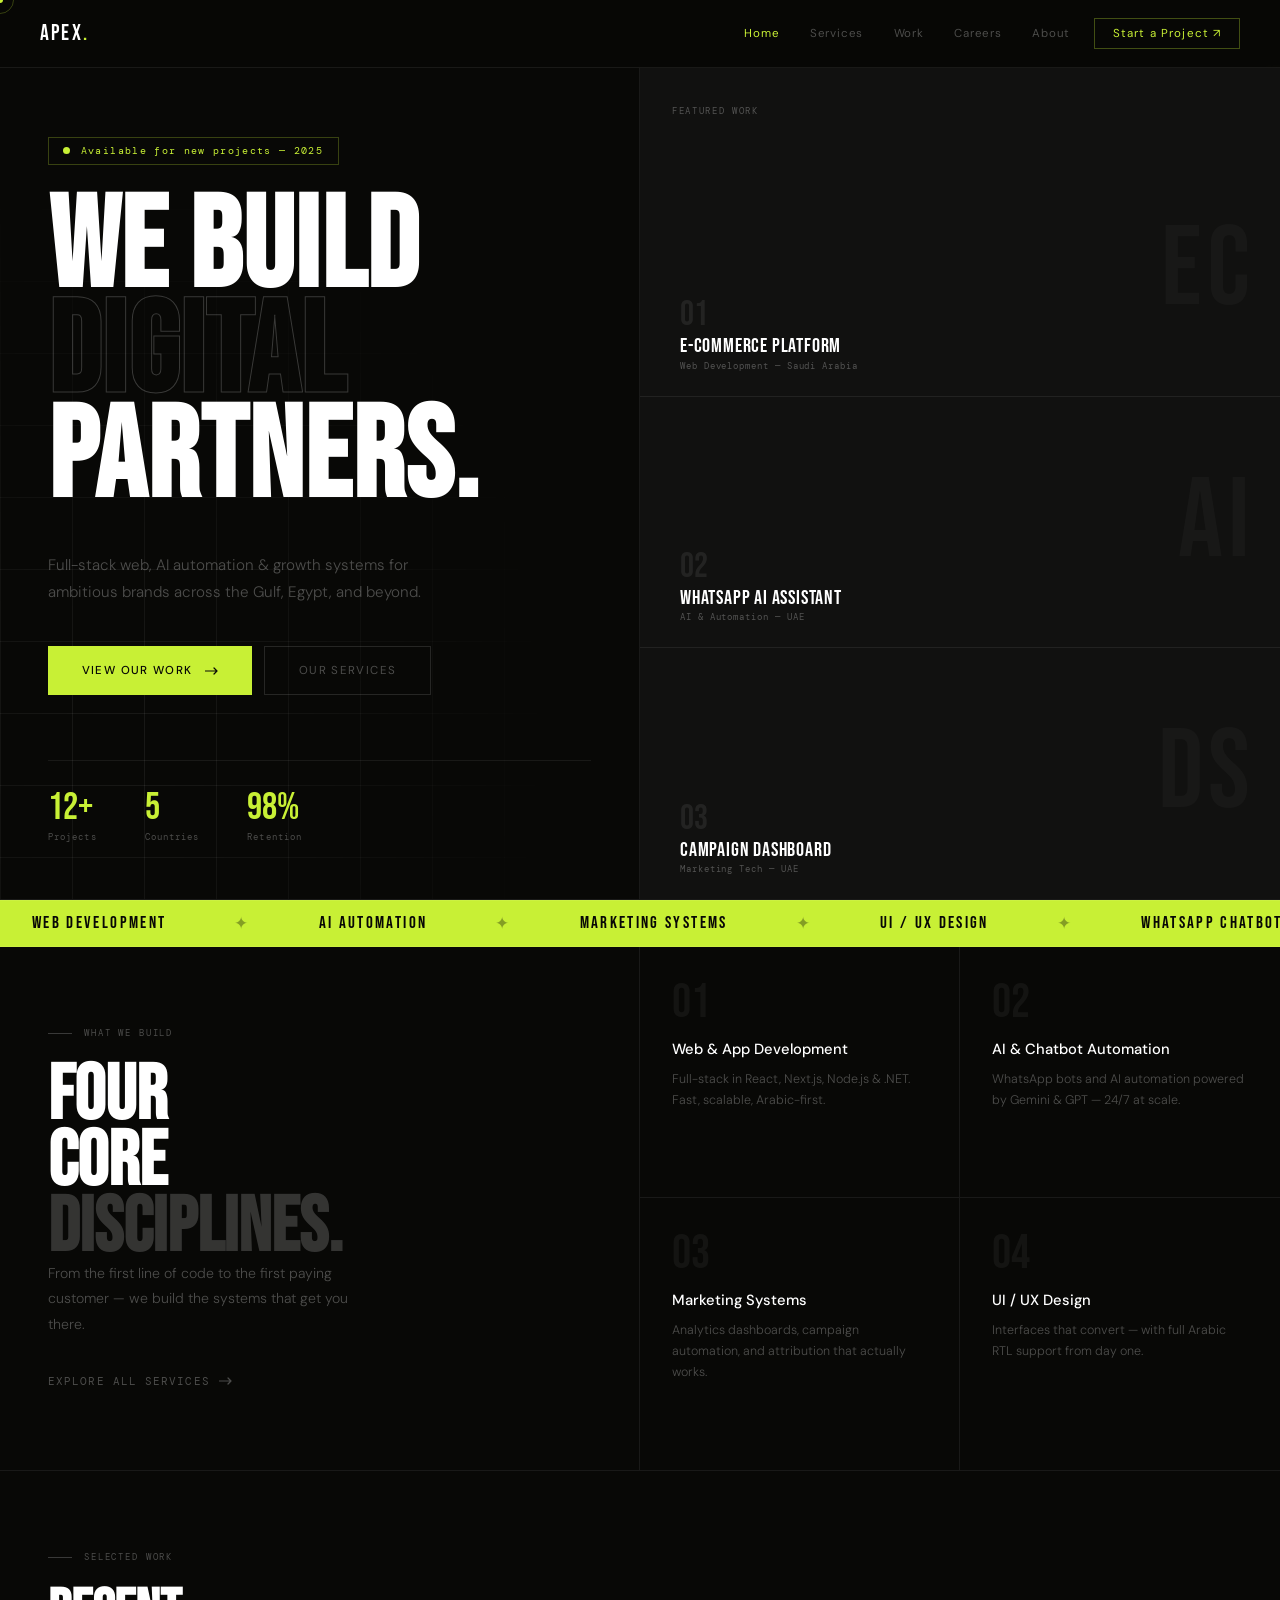
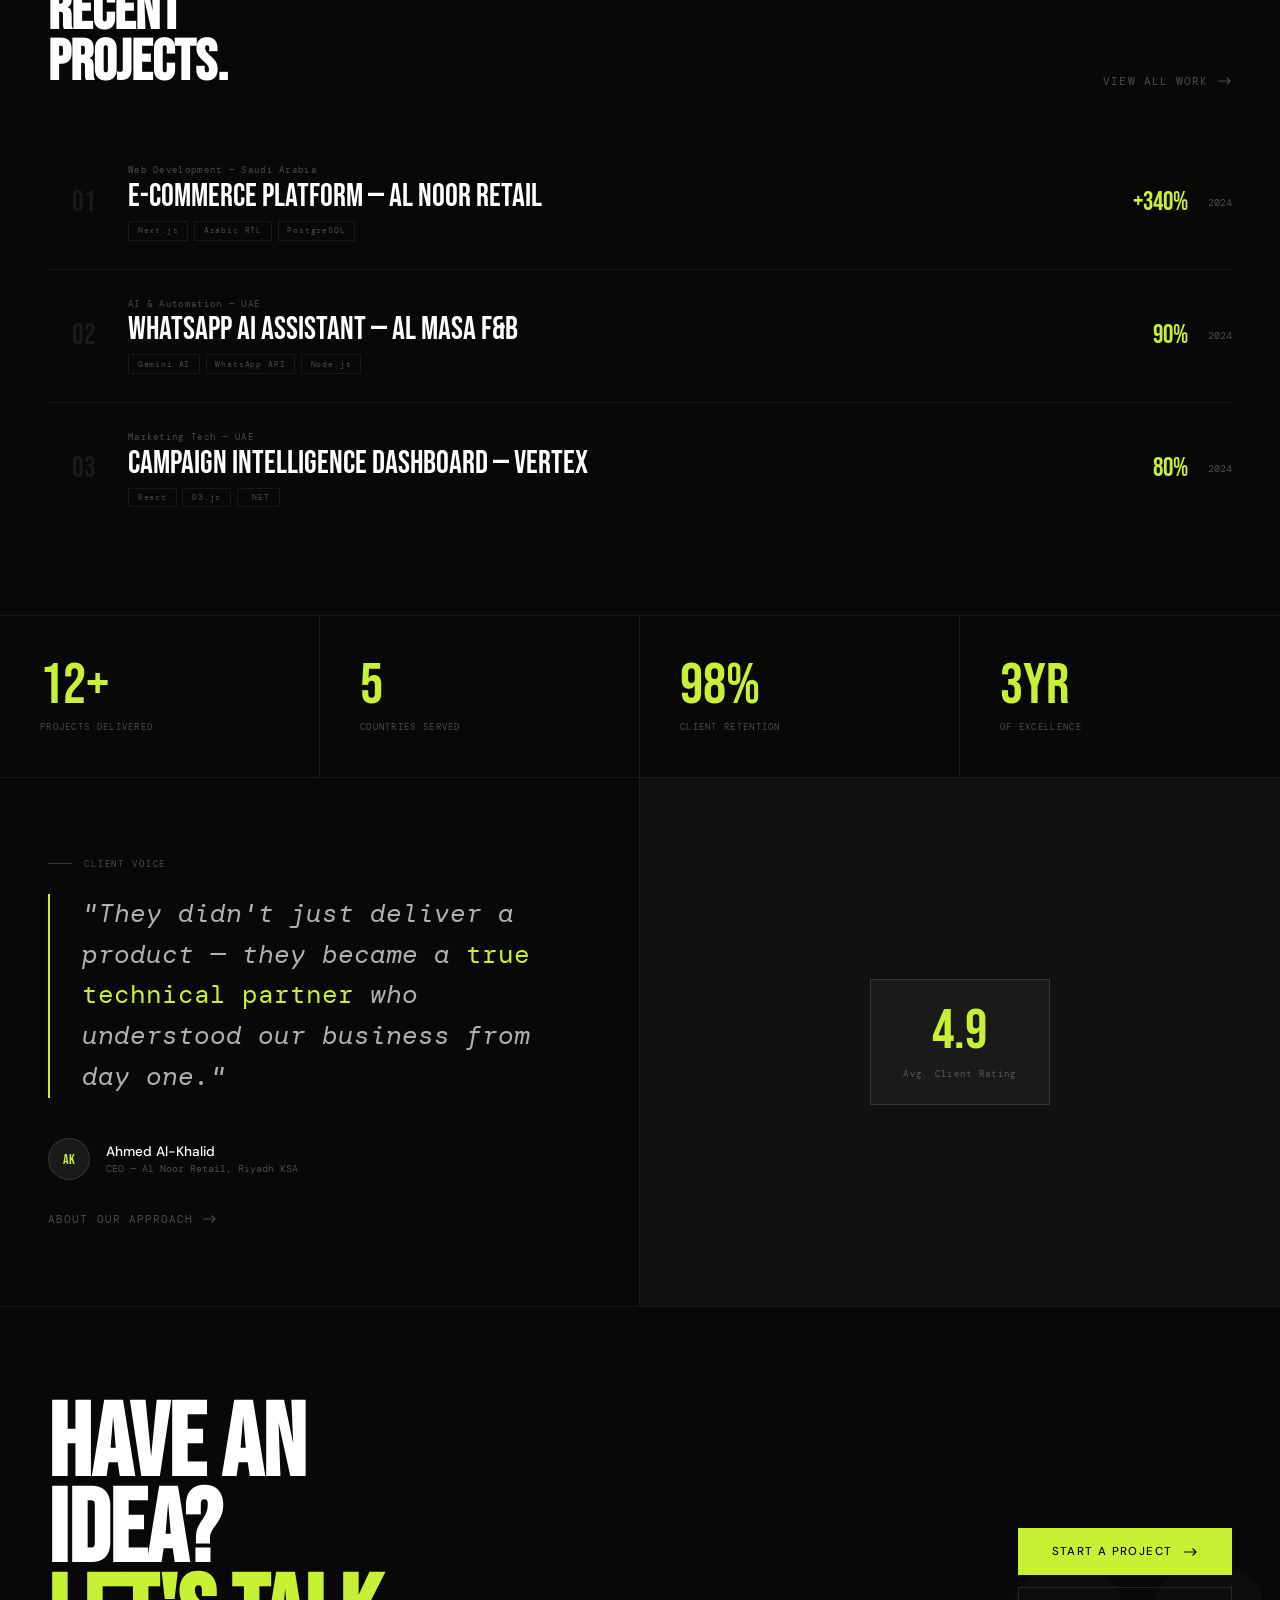
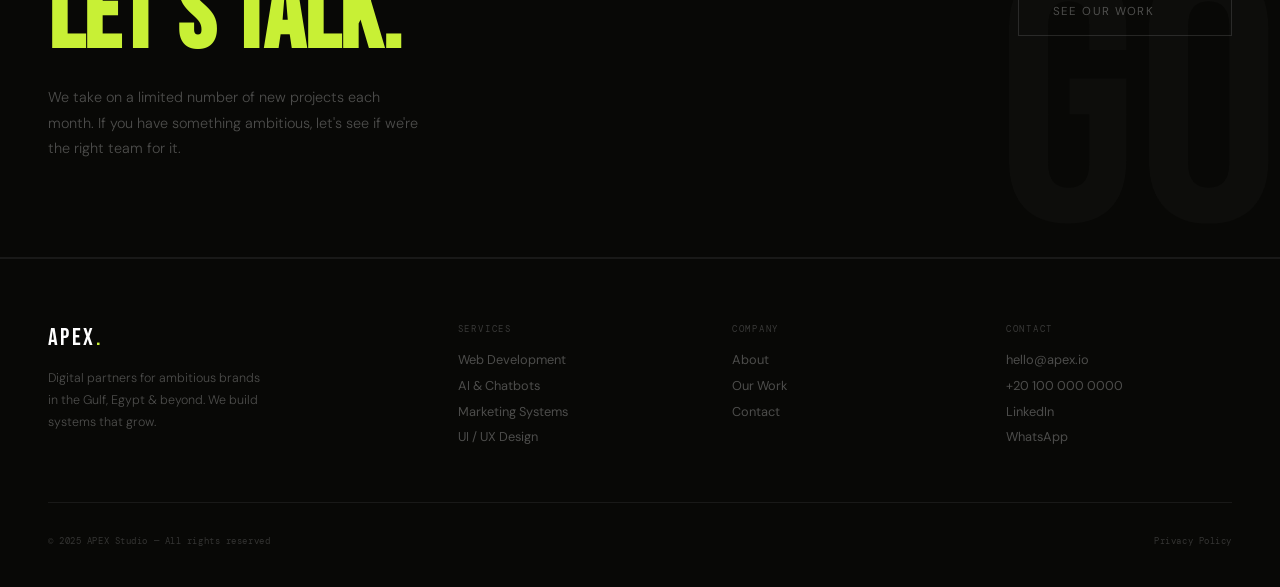
==== index.html @ 2ac138c9 "new tempelate of digital marketing website" ====
<!DOCTYPE html>
<html lang="en">
<head>
<meta charset="UTF-8">
<meta name="viewport" content="width=device-width, initial-scale=1.0">
<title>APEX Studio — Digital Partners for Ambitious Brands</title>
<link rel="preconnect" href="https://fonts.googleapis.com">
<link rel="preconnect" href="https://fonts.gstatic.com" crossorigin>
<link href="https://fonts.googleapis.com/css2?family=Bebas+Neue&family=DM+Mono:ital,wght@0,300;0,400;1,300&family=DM+Sans:ital,opsz,wght@0,9..40,300;0,9..40,400;0,9..40,500;1,9..40,300&display=swap" rel="stylesheet">
<link rel="stylesheet" href="shared.css">
<style>
/* ── HERO ── */
.hero{
  min-height:100vh;padding-top:65px;
  display:grid;grid-template-columns:1fr 1fr;
  border-bottom:1px solid var(--line);
}
.hero-left{
  display:flex;flex-direction:column;justify-content:space-between;
  padding:4.5rem 3rem 3.5rem;
  border-right:1px solid var(--line);
  position:relative;overflow:hidden;
}
.hero-grid-bg{
  position:absolute;inset:0;z-index:0;
  background-image:
    linear-gradient(var(--line) 1px,transparent 1px),
    linear-gradient(90deg,var(--line) 1px,transparent 1px);
  background-size:72px 72px;
  mask-image:radial-gradient(ellipse 70% 70% at 20% 80%,black 0%,transparent 100%);
}
.hero-left-content{position:relative;z-index:1}
.hero-avail{
  display:inline-flex;align-items:center;gap:.65rem;
  padding:.4rem .9rem;
  border:1px solid rgba(200,240,53,.25);
  margin-bottom:2rem;
}
.h-dot{width:7px;height:7px;border-radius:50%;background:var(--lime);animation:pulse 2s ease infinite}
@keyframes pulse{0%,100%{box-shadow:0 0 0 0 rgba(200,240,53,.4)}50%{box-shadow:0 0 0 8px rgba(200,240,53,0)}}
.h-avail-text{font-family:'DM Mono',monospace;font-size:.6rem;letter-spacing:.14em;color:var(--lime)}

.hero-title{
  font-family:'Bebas Neue',sans-serif;
  font-size:clamp(5rem,10vw,11.5rem);
  line-height:.82;letter-spacing:.01em;
  margin-bottom:2.5rem;
}
.hero-title .solid{display:block;color:var(--white)}
.hero-title .outline{
  display:block;
  -webkit-text-stroke:1px rgba(255,255,255,.2);
  color:transparent;
}
.hero-sub{
  font-size:.95rem;line-height:1.8;
  color:var(--muted);font-weight:300;
  max-width:380px;margin-bottom:2.5rem;
}
.hero-actions{display:flex;gap:.75rem;flex-wrap:wrap}

.hero-left-bottom{
  display:flex;gap:3rem;position:relative;z-index:1;
  border-top:1px solid var(--line);padding-top:1.75rem;
}
.hl-stat .val{
  font-family:'Bebas Neue',sans-serif;
  font-size:2.4rem;line-height:1;color:var(--lime);
}
.hl-stat .lbl{font-family:'DM Mono',monospace;font-size:.56rem;letter-spacing:.12em;color:var(--muted);margin-top:.2rem}

/* Hero right — sliding project tabs */
.hero-right{
  display:flex;flex-direction:column;
  background:var(--bg2);position:relative;overflow:hidden;
}
.hr-label{
  position:absolute;top:2.5rem;left:2rem;
  font-family:'DM Mono',monospace;
  font-size:.58rem;letter-spacing:.18em;text-transform:uppercase;
  color:var(--muted);z-index:2;
}
.hero-slides{position:absolute;inset:0;display:flex;flex-direction:column;padding-top:5rem}
.hero-slide{
  flex:1;display:flex;align-items:flex-end;
  padding:1.5rem 2.5rem;
  border-top:1px solid var(--line);
  cursor:none;transition:flex .55s cubic-bezier(.4,0,.2,1),background .3s;
  overflow:hidden;position:relative;
}
.hero-slide:first-child{border-top:none}
.hero-slide:hover{flex:3;background:var(--bg3)}
.hs-bg{
  position:absolute;inset:0;display:flex;align-items:center;
  justify-content:flex-end;padding-right:1.5rem;
  font-family:'Bebas Neue',sans-serif;
  font-size:7rem;color:rgba(255,255,255,.03);
  pointer-events:none;user-select:none;letter-spacing:.05em;
  transition:color .4s;
}
.hero-slide:hover .hs-bg{color:rgba(200,240,53,.05)}
.hs-info{position:relative;z-index:1}
.hs-num{
  font-family:'Bebas Neue',sans-serif;
  font-size:2.2rem;color:rgba(255,255,255,.08);
  line-height:1;margin-bottom:.25rem;transition:color .3s;
}
.hero-slide:hover .hs-num{color:var(--lime)}
.hs-name{
  font-family:'Bebas Neue',sans-serif;
  font-size:1.25rem;letter-spacing:.04em;line-height:1;
}
.hs-cat{font-family:'DM Mono',monospace;font-size:.58rem;letter-spacing:.1em;color:var(--muted);margin-top:.2rem}
.hs-arrow{
  position:absolute;right:2rem;bottom:1.75rem;z-index:1;
  width:32px;height:32px;border:1px solid var(--line);border-radius:50%;
  display:flex;align-items:center;justify-content:center;
  opacity:0;transition:opacity .3s,background .2s;
}
.hero-slide:hover .hs-arrow{opacity:1;background:var(--lime);border-color:var(--lime)}

/* ── SERVICES BLOCK ── */
.services-block{
  display:grid;grid-template-columns:1fr 1fr;
  border-bottom:1px solid var(--line);
}
.sb-left{
  padding:5rem 3rem;
  border-right:1px solid var(--line);
  display:flex;flex-direction:column;justify-content:space-between;
}
.sb-left h2{
  font-family:'Bebas Neue',sans-serif;
  font-size:clamp(3.5rem,6vw,7rem);
  line-height:.86;margin-top:1rem;
}
.sb-left h2 .dim{color:rgba(255,255,255,.18);display:block}
.sb-left p{
  font-size:.88rem;line-height:1.8;color:var(--muted);
  font-weight:300;max-width:300px;margin-bottom:2rem;
}
.sb-right{
  display:grid;grid-template-columns:1fr 1fr;
  gap:0;
}
.s-card{
  padding:2rem 2rem;
  border-bottom:1px solid var(--line);
  border-right:1px solid var(--line);
  cursor:none;transition:background .25s;position:relative;overflow:hidden;
}
.s-card:nth-child(even){border-right:none}
.s-card:nth-last-child(-n+2){border-bottom:none}
.s-card:hover{background:var(--bg2)}
.s-card::before{
  content:'';position:absolute;bottom:0;left:0;right:0;height:0;
  background:var(--lime);transition:height .3s;
}
.s-card:hover::before{height:2px}
.sc-num{
  font-family:'Bebas Neue',sans-serif;
  font-size:3rem;color:rgba(255,255,255,.05);
  line-height:1;margin-bottom:.75rem;transition:color .3s;
}
.s-card:hover .sc-num{color:rgba(200,240,53,.15)}
.sc-title{font-size:.92rem;font-weight:500;margin-bottom:.6rem}
.sc-desc{font-size:.78rem;line-height:1.7;color:var(--muted);font-weight:300}

/* ── WORK PREVIEW ── */
.work-preview{
  padding:5rem 3rem;border-bottom:1px solid var(--line);
}
.wp-header{
  display:flex;justify-content:space-between;align-items:flex-end;
  margin-bottom:3rem;
}
.wp-header h2{
  font-family:'Bebas Neue',sans-serif;
  font-size:clamp(2.5rem,4.5vw,5.5rem);
  line-height:.88;
}
.work-rows{display:flex;flex-direction:column}
.wr-item{
  display:grid;grid-template-columns:auto 1fr auto;
  gap:2rem;align-items:center;
  padding:1.75rem 0;
  border-bottom:1px solid var(--line);
  cursor:none;text-decoration:none;color:var(--white);
  position:relative;overflow:hidden;
  transition:background .25s;
}
.wr-item:last-child{border-bottom:none}
.wr-item::before{
  content:'';position:absolute;
  left:0;top:0;bottom:0;width:0;
  background:var(--lime);transition:width .35s cubic-bezier(.4,0,.2,1);
}
.wr-item:hover::before{width:3px}
.wr-item:hover{background:rgba(255,255,255,.02)}
.wr-num{
  font-family:'Bebas Neue',sans-serif;
  font-size:1.8rem;color:rgba(255,255,255,.08);
  min-width:3rem;text-align:right;transition:color .3s;
}
.wr-item:hover .wr-num{color:var(--lime)}
.wr-info{}
.wr-cat{font-family:'DM Mono',monospace;font-size:.58rem;letter-spacing:.14em;color:var(--muted);margin-bottom:.3rem}
.wr-name{font-family:'Bebas Neue',sans-serif;font-size:clamp(1.5rem,2.5vw,2.5rem);line-height:1}
.wr-tags{display:flex;gap:.35rem;margin-top:.5rem;flex-wrap:wrap}
.wr-tag{
  font-family:'DM Mono',monospace;
  font-size:.52rem;letter-spacing:.1em;padding:.2rem .55rem;
  border:1px solid var(--line);color:var(--muted);
}
.wr-meta{
  display:flex;align-items:center;gap:1.25rem;text-align:right;
}
.wr-stat{font-family:'Bebas Neue',sans-serif;font-size:1.6rem;color:var(--lime)}
.wr-year{font-family:'DM Mono',monospace;font-size:.6rem;color:var(--muted)}

/* ── TESTIMONIAL ── */
.testimonial{
  display:grid;grid-template-columns:1fr 1fr;
  border-bottom:1px solid var(--line);
}
.test-left{
  padding:5rem 3rem;border-right:1px solid var(--line);
  display:flex;flex-direction:column;justify-content:space-between;
}
.test-quote{
  font-family:'DM Mono',monospace;
  font-style:italic;
  font-size:clamp(1.1rem,2vw,1.6rem);
  line-height:1.6;color:var(--text);
  border-left:2px solid var(--lime);
  padding-left:2rem;margin-bottom:2.5rem;
}
.test-quote em{color:var(--lime);font-style:normal}
.test-author{display:flex;align-items:center;gap:1rem}
.ta-avatar{
  width:42px;height:42px;border-radius:50%;
  background:var(--bg3);border:1px solid var(--line2);
  display:flex;align-items:center;justify-content:center;
  font-family:'Bebas Neue',sans-serif;font-size:.9rem;color:var(--lime);
}
.ta-name{font-size:.85rem;font-weight:500}
.ta-role{font-family:'DM Mono',monospace;font-size:.6rem;color:var(--muted);margin-top:.15rem}

.test-right{
  padding:5rem 3rem;
  display:flex;flex-direction:column;justify-content:center;
  align-items:center;background:var(--bg2);
  position:relative;overflow:hidden;
}
.test-big{
  font-family:'Bebas Neue',sans-serif;
  font-size:clamp(5rem,12vw,14rem);
  line-height:1;color:rgba(255,255,255,.04);
  text-align:center;pointer-events:none;
}
.test-rating-badge{
  position:absolute;
  display:flex;flex-direction:column;align-items:center;gap:.5rem;
  padding:1.5rem 2rem;
  border:1px solid var(--line2);background:var(--bg3);
}
.trb-score{font-family:'Bebas Neue',sans-serif;font-size:3.5rem;color:var(--lime);line-height:1}
.trb-label{font-family:'DM Mono',monospace;font-size:.58rem;letter-spacing:.14em;color:var(--muted)}

/* ── HOME CTA ── */
.home-cta{
  display:grid;grid-template-columns:1fr auto;
  gap:4rem;align-items:center;
  padding:6rem 3rem;
  border-bottom:1px solid var(--line);
  position:relative;overflow:hidden;
}
.hcta-bg{
  position:absolute;right:0;bottom:0;
  font-family:'Bebas Neue',sans-serif;
  font-size:28vw;line-height:.8;
  color:rgba(255,255,255,.02);pointer-events:none;user-select:none;
}
.hcta-title{
  font-family:'Bebas Neue',sans-serif;
  font-size:clamp(4rem,8vw,10rem);
  line-height:.84;position:relative;z-index:1;
}
.hcta-title .lime{color:var(--lime)}
.hcta-sub{
  font-size:.9rem;line-height:1.75;color:var(--muted);
  font-weight:300;max-width:380px;margin-top:1.5rem;
  position:relative;z-index:1;
}
.hcta-right{
  display:flex;flex-direction:column;gap:.75rem;
  min-width:195px;position:relative;z-index:1;
}

@media(max-width:900px){
  .hero{grid-template-columns:1fr;min-height:auto}
  .hero-left{padding:4rem 1.25rem 2.5rem;border-right:none;border-bottom:1px solid var(--line)}
  .hero-right{min-height:60vw}
  .services-block{grid-template-columns:1fr}
  .sb-left{padding:3rem 1.25rem;border-right:none;border-bottom:1px solid var(--line)}
  .sb-right{grid-template-columns:1fr}
  .work-preview{padding:3rem 1.25rem}
  .testimonial{grid-template-columns:1fr}
  .test-left{padding:3rem 1.25rem;border-right:none;border-bottom:1px solid var(--line)}
  .test-right{padding:3rem 1.25rem;min-height:240px}
  .home-cta{grid-template-columns:1fr;padding:4rem 1.25rem;gap:2.5rem}
  .wr-item{grid-template-columns:auto 1fr}
  .wr-meta{display:none}
}
</style>
</head>
<body>
<div class="prog" id="prog"></div>
<div class="spotlight" id="spotlight"></div>
<div class="cursor-dot" id="cur"></div>
<div class="cursor-ring" id="curR"></div>

<header>
  <a href="index.html" class="logo">APEX<span>.</span></a>
  <nav>
    <a href="index.html" class="active">Home</a>
    <a href="services.html">Services</a>
    <a href="work.html">Work</a>
    <a href="careers.html">Careers</a>
    <a href="about.html">About</a>
    <a href="contact.html" class="nav-cta">Start a Project ↗</a>

  </nav>
</header>

<!-- HERO -->
<section class="hero">
  <div class="hero-left">
    <div class="hero-grid-bg"></div>
    <div class="hero-left-content">
      <div class="hero-avail reveal">
        <div class="h-dot"></div>
        <span class="h-avail-text">Available for new projects — 2025</span>
      </div>
      <h1 class="hero-title">
        <span class="solid reveal d1">We Build</span>
        <span class="outline reveal d2">Digital</span>
        <span class="solid reveal d3">Partners.</span>
      </h1>
      <p class="hero-sub reveal d3">Full-stack web, AI automation &amp; growth systems for ambitious brands across the Gulf, Egypt, and beyond.</p>
      <div class="hero-actions reveal d4">
        <a href="work.html" class="btn-lime">
          View Our Work
          <svg width="14" height="8" viewBox="0 0 14 8" fill="none"><path d="M0 4h12M9 1l3 3-3 3" stroke="var(--bg)" stroke-width="1.2" stroke-linecap="round" stroke-linejoin="round"/></svg>
        </a>
        <a href="services.html" class="btn-ghost">Our Services</a>
      </div>
    </div>
    <div class="hero-left-bottom reveal d4">
      <div class="hl-stat"><div class="val">12+</div><div class="lbl">Projects</div></div>
      <div class="hl-stat"><div class="val">5</div><div class="lbl">Countries</div></div>
      <div class="hl-stat"><div class="val">98%</div><div class="lbl">Retention</div></div>
    </div>
  </div>
  <div class="hero-right">
    <div class="hr-label">Featured Work</div>
    <div class="hero-slides">
      <div class="hero-slide">
        <div class="hs-bg">EC</div>
        <div class="hs-info">
          <div class="hs-num">01</div>
          <div class="hs-name">E-Commerce Platform</div>
          <div class="hs-cat">Web Development — Saudi Arabia</div>
        </div>
        <div class="hs-arrow">
          <svg width="12" height="12" viewBox="0 0 12 12" fill="none"><path d="M2 10L10 2M10 2H4M10 2v6" stroke="var(--bg)" stroke-width="1.3" stroke-linecap="round" stroke-linejoin="round"/></svg>
        </div>
      </div>
      <div class="hero-slide">
        <div class="hs-bg">AI</div>
        <div class="hs-info">
          <div class="hs-num">02</div>
          <div class="hs-name">WhatsApp AI Assistant</div>
          <div class="hs-cat">AI & Automation — UAE</div>
        </div>
        <div class="hs-arrow">
          <svg width="12" height="12" viewBox="0 0 12 12" fill="none"><path d="M2 10L10 2M10 2H4M10 2v6" stroke="var(--bg)" stroke-width="1.3" stroke-linecap="round" stroke-linejoin="round"/></svg>
        </div>
      </div>
      <div class="hero-slide">
        <div class="hs-bg">DS</div>
        <div class="hs-info">
          <div class="hs-num">03</div>
          <div class="hs-name">Campaign Dashboard</div>
          <div class="hs-cat">Marketing Tech — UAE</div>
        </div>
        <div class="hs-arrow">
          <svg width="12" height="12" viewBox="0 0 12 12" fill="none"><path d="M2 10L10 2M10 2H4M10 2v6" stroke="var(--bg)" stroke-width="1.3" stroke-linecap="round" stroke-linejoin="round"/></svg>
        </div>
      </div>
    </div>
  </div>
</section>

<!-- MARQUEE -->
<div class="marquee-wrap">
  <div class="marquee-track">
    <span class="marquee-item">Web Development</span><span class="marquee-item marquee-sep">✦</span>
    <span class="marquee-item">AI Automation</span><span class="marquee-item marquee-sep">✦</span>
    <span class="marquee-item">Marketing Systems</span><span class="marquee-item marquee-sep">✦</span>
    <span class="marquee-item">UI / UX Design</span><span class="marquee-item marquee-sep">✦</span>
    <span class="marquee-item">WhatsApp Chatbots</span><span class="marquee-item marquee-sep">✦</span>
    <span class="marquee-item">Arabic RTL</span><span class="marquee-item marquee-sep">✦</span>
    <span class="marquee-item">Gulf Region</span><span class="marquee-item marquee-sep">✦</span>
    <span class="marquee-item">Web Development</span><span class="marquee-item marquee-sep">✦</span>
    <span class="marquee-item">AI Automation</span><span class="marquee-item marquee-sep">✦</span>
    <span class="marquee-item">Marketing Systems</span><span class="marquee-item marquee-sep">✦</span>
    <span class="marquee-item">UI / UX Design</span><span class="marquee-item marquee-sep">✦</span>
    <span class="marquee-item">WhatsApp Chatbots</span><span class="marquee-item marquee-sep">✦</span>
    <span class="marquee-item">Arabic RTL</span><span class="marquee-item marquee-sep">✦</span>
    <span class="marquee-item">Gulf Region</span><span class="marquee-item marquee-sep">✦</span>
  </div>
</div>

<!-- SERVICES -->
<section class="services-block">
  <div class="sb-left">
    <div>
      <div class="section-eyebrow reveal">What We Build</div>
      <h2 class="reveal d1">
        Four<br>Core<br><span class="dim">Disciplines.</span>
      </h2>
    </div>
    <div>
      <p class="reveal d2">From the first line of code to the first paying customer — we build the systems that get you there.</p>
      <a href="services.html" class="arrow-link reveal d3">
        Explore all services
        <svg width="14" height="8" viewBox="0 0 14 8" fill="none"><path d="M0 4h12M9 1l3 3-3 3" stroke="currentColor" stroke-width="1.2" stroke-linecap="round" stroke-linejoin="round"/></svg>
      </a>
    </div>
  </div>
  <div class="sb-right">
    <div class="s-card reveal">
      <div class="sc-num">01</div>
      <div class="sc-title">Web &amp; App Development</div>
      <p class="sc-desc">Full-stack in React, Next.js, Node.js &amp; .NET. Fast, scalable, Arabic-first.</p>
    </div>
    <div class="s-card reveal d1">
      <div class="sc-num">02</div>
      <div class="sc-title">AI &amp; Chatbot Automation</div>
      <p class="sc-desc">WhatsApp bots and AI automation powered by Gemini &amp; GPT — 24/7 at scale.</p>
    </div>
    <div class="s-card reveal d2">
      <div class="sc-num">03</div>
      <div class="sc-title">Marketing Systems</div>
      <p class="sc-desc">Analytics dashboards, campaign automation, and attribution that actually works.</p>
    </div>
    <div class="s-card reveal d3">
      <div class="sc-num">04</div>
      <div class="sc-title">UI / UX Design</div>
      <p class="sc-desc">Interfaces that convert — with full Arabic RTL support from day one.</p>
    </div>
  </div>
</section>

<!-- WORK PREVIEW -->
<section class="work-preview">
  <div class="wp-header">
    <div>
      <div class="section-eyebrow reveal">Selected Work</div>
      <h2 class="reveal d1">Recent<br>Projects.</h2>
    </div>
    <a href="work.html" class="arrow-link reveal d1">
      View all work
      <svg width="14" height="8" viewBox="0 0 14 8" fill="none"><path d="M0 4h12M9 1l3 3-3 3" stroke="currentColor" stroke-width="1.2" stroke-linecap="round" stroke-linejoin="round"/></svg>
    </a>
  </div>
  <div class="work-rows">
    <a href="work.html" class="wr-item reveal">
      <div class="wr-num">01</div>
      <div class="wr-info">
        <div class="wr-cat">Web Development — Saudi Arabia</div>
        <div class="wr-name">E-Commerce Platform — Al Noor Retail</div>
        <div class="wr-tags"><span class="wr-tag">Next.js</span><span class="wr-tag">Arabic RTL</span><span class="wr-tag">PostgreSQL</span></div>
      </div>
      <div class="wr-meta">
        <div class="wr-stat">+340%</div>
        <div class="wr-year">2024</div>
      </div>
    </a>
    <a href="work.html" class="wr-item reveal d1">
      <div class="wr-num">02</div>
      <div class="wr-info">
        <div class="wr-cat">AI & Automation — UAE</div>
        <div class="wr-name">WhatsApp AI Assistant — Al Masa F&amp;B</div>
        <div class="wr-tags"><span class="wr-tag">Gemini AI</span><span class="wr-tag">WhatsApp API</span><span class="wr-tag">Node.js</span></div>
      </div>
      <div class="wr-meta">
        <div class="wr-stat">90%</div>
        <div class="wr-year">2024</div>
      </div>
    </a>
    <a href="work.html" class="wr-item reveal d2">
      <div class="wr-num">03</div>
      <div class="wr-info">
        <div class="wr-cat">Marketing Tech — UAE</div>
        <div class="wr-name">Campaign Intelligence Dashboard — Vertex</div>
        <div class="wr-tags"><span class="wr-tag">React</span><span class="wr-tag">D3.js</span><span class="wr-tag">.NET</span></div>
      </div>
      <div class="wr-meta">
        <div class="wr-stat">80%</div>
        <div class="wr-year">2024</div>
      </div>
    </a>
  </div>
</section>

<!-- STATS -->
<div class="stats-band">
  <div class="stat-cell reveal"><div class="s-val">12+</div><div class="s-lbl">Projects Delivered</div></div>
  <div class="stat-cell reveal d1"><div class="s-val">5</div><div class="s-lbl">Countries Served</div></div>
  <div class="stat-cell reveal d2"><div class="s-val">98%</div><div class="s-lbl">Client Retention</div></div>
  <div class="stat-cell reveal d3"><div class="s-val">3yr</div><div class="s-lbl">Of Excellence</div></div>
</div>

<!-- TESTIMONIAL -->
<section class="testimonial">
  <div class="test-left">
    <div>
      <div class="section-eyebrow reveal">Client Voice</div>
      <blockquote class="test-quote reveal d1">
        "They didn't just deliver a product — they became a <em>true technical partner</em> who understood our business from day one."
      </blockquote>
      <div class="test-author reveal d2">
        <div class="ta-avatar">AK</div>
        <div>
          <div class="ta-name">Ahmed Al-Khalid</div>
          <div class="ta-role">CEO — Al Noor Retail, Riyadh KSA</div>
        </div>
      </div>
    </div>
    <a href="about.html" class="arrow-link reveal d3" style="margin-top:2rem">About our approach<svg width="14" height="8" viewBox="0 0 14 8" fill="none"><path d="M0 4h12M9 1l3 3-3 3" stroke="currentColor" stroke-width="1.2" stroke-linecap="round" stroke-linejoin="round"/></svg></a>
  </div>
  <div class="test-right">
    <div class="test-big">4.9</div>
    <div class="test-rating-badge">
      <div class="trb-score">4.9</div>
      <div class="trb-label">Avg. Client Rating</div>
    </div>
  </div>
</section>

<!-- CTA -->
<section class="home-cta">
  <div class="hcta-bg">GO</div>
  <div class="reveal">
    <h2 class="hcta-title">Have an<br>Idea?<br><span class="lime">Let's talk.</span></h2>
    <p class="hcta-sub">We take on a limited number of new projects each month. If you have something ambitious, let's see if we're the right team for it.</p>
  </div>
  <div class="hcta-right reveal d2">
    <a href="contact.html" class="btn-lime">Start a Project<svg width="14" height="8" viewBox="0 0 14 8" fill="none"><path d="M0 4h12M9 1l3 3-3 3" stroke="var(--bg)" stroke-width="1.2" stroke-linecap="round" stroke-linejoin="round"/></svg></a>
    <a href="work.html" class="btn-ghost">See Our Work</a>
  </div>
</section>

<!-- FOOTER -->
<footer>
  <div class="footer-grid">
    <div class="f-brand">
      <a href="index.html" class="f-logo">APEX<span>.</span></a>
      <p>Digital partners for ambitious brands in the Gulf, Egypt &amp; beyond. We build systems that grow.</p>
    </div>
    <div class="f-col"><h4>Services</h4><a href="services.html">Web Development</a><a href="services.html">AI &amp; Chatbots</a><a href="services.html">Marketing Systems</a><a href="services.html">UI / UX Design</a></div>
    <div class="f-col"><h4>Company</h4><a href="about.html">About</a><a href="work.html">Our Work</a><a href="contact.html">Contact</a></div>
    <div class="f-col"><h4>Contact</h4><a href="mailto:hello@apex.io">hello@apex.io</a><a href="#">+20 100 000 0000</a><a href="#">LinkedIn</a><a href="#">WhatsApp</a></div>
  </div>
  <div class="footer-bottom"><p>© 2025 APEX Studio — All rights reserved</p><a href="#">Privacy Policy</a></div>
</footer>

<script src="shared.js"></script>
</body>
</html>
---- shared.css ----
@import url('https://fonts.googleapis.com/css2?family=Bebas+Neue&family=DM+Mono:ital,wght@0,300;0,400;1,300&family=DM+Sans:ital,opsz,wght@0,9..40,300;0,9..40,400;0,9..40,500;1,9..40,300&display=swap');

*,*::before,*::after{box-sizing:border-box;margin:0;padding:0}

:root{
  --bg:       #080806;
  --bg2:      #111110;
  --bg3:      #1a1a18;
  --bg4:      #222220;
  --line:     rgba(255,255,255,.07);
  --line2:    rgba(255,255,255,.12);
  --muted:    rgba(255,255,255,.28);
  --text:     rgba(255,255,255,.68);
  --white:    #ffffff;
  --lime:     #c8f035;
  --lime-dk:  #9cc020;
  --lime-dim: rgba(200,240,53,.1);
  --lime-glow:rgba(200,240,53,.22);
}

html{scroll-behavior:smooth}
body{
  font-family:'DM Sans',sans-serif;
  background:var(--bg);
  color:var(--white);
  overflow-x:hidden;
  cursor:none;
}

/* ── SPOTLIGHT + CURSOR ── */
.spotlight{
  position:fixed;width:340px;height:340px;border-radius:50%;
  pointer-events:none;z-index:1;
  transform:translate(-50%,-50%);
  background:radial-gradient(circle,rgba(200,240,53,.055) 0%,transparent 70%);
  opacity:0;transition:opacity .5s;
}
.cursor-dot{
  position:fixed;width:6px;height:6px;
  background:var(--lime);border-radius:50%;
  pointer-events:none;z-index:9999;
  transform:translate(-50%,-50%);
  transition:width .2s,height .2s,opacity .2s,transform .15s;
}
.cursor-ring{
  position:fixed;width:28px;height:28px;
  border:1px solid rgba(200,240,53,.45);border-radius:50%;
  pointer-events:none;z-index:9998;
  transform:translate(-50%,-50%);opacity:.55;
  transition:width .25s,height .25s,opacity .25s;
}
body:has(a:hover) .cursor-dot,
body:has(button:hover) .cursor-dot{transform:translate(-50%,-50%) scale(3);opacity:.3}

/* ── PROGRESS ── */
.prog{
  position:fixed;top:0;left:0;height:2px;
  background:var(--lime);z-index:700;width:0%;
  box-shadow:0 0 10px var(--lime-glow);
  transition:width .06s linear;
}

/* ── HEADER ── */
header{
  position:fixed;top:0;left:0;right:0;z-index:500;
  display:flex;justify-content:space-between;align-items:center;
  padding:1.1rem 2.5rem;
  border-bottom:1px solid var(--line);
  background:rgba(8,8,6,.93);
  backdrop-filter:blur(18px);
}
.logo{
  font-family:'Bebas Neue',sans-serif;font-size:1.4rem;
  letter-spacing:.1em;text-decoration:none;color:var(--white);
}
.logo span{color:var(--lime)}
nav{display:flex;align-items:center;gap:.1rem}
nav a{
  text-decoration:none;color:var(--muted);
  font-size:.72rem;letter-spacing:.07em;
  padding:.45rem .9rem;transition:color .18s;
}
nav a:hover,nav a.active{color:var(--lime)}
.nav-cta{
  margin-left:.5rem;padding:.46rem 1.1rem;
  border:1px solid rgba(200,240,53,.3);color:var(--lime)!important;
  font-size:.72rem;letter-spacing:.1em;
  transition:background .2s,border-color .2s!important;
}
.nav-cta:hover{background:var(--lime-dim)!important;border-color:rgba(200,240,53,.6)!important}

/* ── MARQUEE ── */
.marquee-wrap{
  overflow:hidden;border-top:1px solid var(--line);
  border-bottom:1px solid var(--line);
  padding:.75rem 0;background:var(--lime);
}
.marquee-track{
  display:flex;width:max-content;
  animation:marquee 26s linear infinite;
}
.marquee-item{
  white-space:nowrap;
  font-family:'Bebas Neue',sans-serif;
  font-size:1.05rem;letter-spacing:.14em;
  padding:0 2rem;color:var(--bg);
}
.marquee-sep{opacity:.35;margin:0 .25rem}
@keyframes marquee{from{transform:translateX(0)}to{transform:translateX(-50%)}}

/* ── GRID BG UTILITY ── */
.grid-bg{
  position:absolute;inset:0;z-index:0;pointer-events:none;
  background-image:
    linear-gradient(var(--line) 1px,transparent 1px),
    linear-gradient(90deg,var(--line) 1px,transparent 1px);
  background-size:72px 72px;
}

/* ── REVEAL ── */
.reveal{opacity:0;transform:translateY(22px);transition:opacity .7s ease,transform .7s ease}
.reveal.in{opacity:1;transform:translateY(0)}
.reveal-l{opacity:0;transform:translateX(-22px);transition:opacity .7s ease,transform .7s ease}
.reveal-l.in{opacity:1;transform:translateX(0)}
.d1{transition-delay:.08s}.d2{transition-delay:.16s}
.d3{transition-delay:.24s}.d4{transition-delay:.32s}.d5{transition-delay:.4s}

/* ── TYPOGRAPHY UTILITIES ── */
.eyebrow{
  font-family:'DM Mono',monospace;
  font-size:.62rem;letter-spacing:.22em;text-transform:uppercase;
  color:var(--lime);display:flex;align-items:center;gap:.9rem;
  margin-bottom:1.75rem;
}
.eyebrow::before{content:'';width:1.75rem;height:1px;background:var(--lime)}

.section-eyebrow{
  font-family:'DM Mono',monospace;
  font-size:.58rem;letter-spacing:.2em;text-transform:uppercase;
  color:var(--muted);display:flex;align-items:center;gap:.75rem;
  margin-bottom:1.5rem;
}
.section-eyebrow::before{content:'';width:1.5rem;height:1px;background:rgba(255,255,255,.2)}

/* ── BUTTONS ── */
.btn-lime{
  display:inline-flex;align-items:center;gap:.75rem;
  padding:1rem 2.1rem;background:var(--lime);color:var(--bg);
  font-family:'DM Sans',sans-serif;
  font-size:.72rem;letter-spacing:.12em;text-transform:uppercase;
  text-decoration:none;cursor:none;border:none;font-weight:500;
  transition:background .2s;
}
.btn-lime:hover{background:var(--lime-dk)}
.btn-ghost{
  display:inline-flex;align-items:center;gap:.75rem;
  padding:1rem 2.1rem;background:transparent;color:var(--muted);
  font-size:.72rem;letter-spacing:.12em;text-transform:uppercase;
  text-decoration:none;cursor:none;
  border:1px solid var(--line2);transition:all .2s;
  font-family:'DM Sans',sans-serif;
}
.btn-ghost:hover{border-color:rgba(255,255,255,.3);color:var(--white)}
.btn-outline-lime{
  display:inline-flex;align-items:center;gap:.75rem;
  padding:1rem 2.1rem;background:transparent;color:var(--lime);
  font-size:.72rem;letter-spacing:.12em;text-transform:uppercase;
  text-decoration:none;cursor:none;
  border:1px solid rgba(200,240,53,.35);transition:all .2s;
  font-family:'DM Sans',sans-serif;
}
.btn-outline-lime:hover{background:var(--lime-dim)}
.arrow-link{
  display:inline-flex;align-items:center;gap:.6rem;
  font-family:'DM Mono',monospace;
  font-size:.68rem;letter-spacing:.1em;text-transform:uppercase;
  color:var(--muted);text-decoration:none;
  transition:color .2s,gap .2s;cursor:none;
}
.arrow-link:hover{color:var(--lime);gap:1rem}

/* ── PAGE HERO SHARED ── */
.page-hero{
  padding-top:65px;min-height:58vh;
  display:flex;flex-direction:column;justify-content:flex-end;
  padding-bottom:4rem;padding-left:3rem;padding-right:3rem;
  border-bottom:1px solid var(--line);
  position:relative;overflow:hidden;
}
.page-hero-wm{
  position:absolute;right:-2%;bottom:-8%;
  font-family:'Bebas Neue',sans-serif;font-size:30vw;
  line-height:.8;letter-spacing:-.02em;
  color:rgba(255,255,255,.025);pointer-events:none;user-select:none;
}
.page-hero h1{
  font-family:'Bebas Neue',sans-serif;
  font-size:clamp(4.5rem,9vw,11rem);
  line-height:.86;letter-spacing:.01em;
  margin-top:1rem;position:relative;z-index:1;
}
.page-hero h1 .outline{
  display:block;
  -webkit-text-stroke:1px rgba(255,255,255,.15);
  color:transparent;
}
.page-hero-desc{
  font-size:.92rem;line-height:1.8;
  color:var(--muted);font-weight:300;
  max-width:460px;margin-top:1.75rem;
  position:relative;z-index:1;
}

/* ── STATS BAND ── */
.stats-band{
  display:grid;grid-template-columns:repeat(4,1fr);
  border-bottom:1px solid var(--line);
}
.stat-cell{
  padding:2.75rem 2.5rem;border-right:1px solid var(--line);
  position:relative;overflow:hidden;
}
.stat-cell:last-child{border-right:none}
.stat-cell::after{
  content:'';position:absolute;
  bottom:0;left:2.5rem;right:2.5rem;height:0;
  background:var(--lime);transition:height .35s ease;
}
.stat-cell:hover::after{height:2px}
.s-val{
  font-family:'Bebas Neue',sans-serif;
  font-size:clamp(2.8rem,4.5vw,5rem);
  color:var(--lime);line-height:.9;margin-bottom:.55rem;
}
.s-lbl{
  font-family:'DM Mono',monospace;
  font-size:.58rem;letter-spacing:.14em;text-transform:uppercase;
  color:var(--muted);
}

/* ── FOOTER ── */
footer{
  border-top:1px solid var(--line);
  padding:4rem 3rem 2.5rem;
  position:relative;
}
.footer-grid{
  display:grid;grid-template-columns:1.6fr 1fr 1fr 1fr;
  gap:3rem;padding-bottom:3rem;
  border-bottom:1px solid var(--line);margin-bottom:2rem;
}
.f-brand .f-logo{
  font-family:'Bebas Neue',sans-serif;font-size:1.5rem;
  letter-spacing:.1em;color:var(--white);text-decoration:none;display:block;
  margin-bottom:1rem;
}
.f-brand .f-logo span{color:var(--lime)}
.f-brand p{font-size:.78rem;line-height:1.75;color:var(--muted);max-width:220px;font-weight:300}
.f-col h4{
  font-family:'DM Mono',monospace;
  font-size:.55rem;letter-spacing:.2em;text-transform:uppercase;
  color:rgba(255,255,255,.2);margin-bottom:1rem;font-weight:400;
}
.f-col a{
  display:block;text-decoration:none;
  color:var(--muted);font-size:.8rem;
  margin-bottom:.55rem;transition:color .15s;
}
.f-col a:hover{color:var(--lime)}
.footer-bottom{
  display:flex;justify-content:space-between;align-items:center;flex-wrap:wrap;gap:1rem;
}
.footer-bottom p,.footer-bottom a{
  font-family:'DM Mono',monospace;
  font-size:.58rem;color:rgba(255,255,255,.18);letter-spacing:.06em;text-decoration:none;
}
.footer-bottom a:hover{color:var(--muted)}

/* ── RESPONSIVE ── */
@media(max-width:900px){
  header{padding:1rem 1.25rem}
  nav a{padding:.4rem .55rem;font-size:.68rem}
  .page-hero{padding:4.5rem 1.25rem 2.5rem;min-height:auto}
  footer{padding:3rem 1.25rem 2rem}
  .footer-grid{grid-template-columns:1fr 1fr;gap:2rem}
  .stats-band{grid-template-columns:1fr 1fr}
  .stat-cell{border-right:none;border-bottom:1px solid var(--line)}
  .nav-cta{display:none}
}
@media(max-width:540px){
  .footer-grid{grid-template-columns:1fr}
}
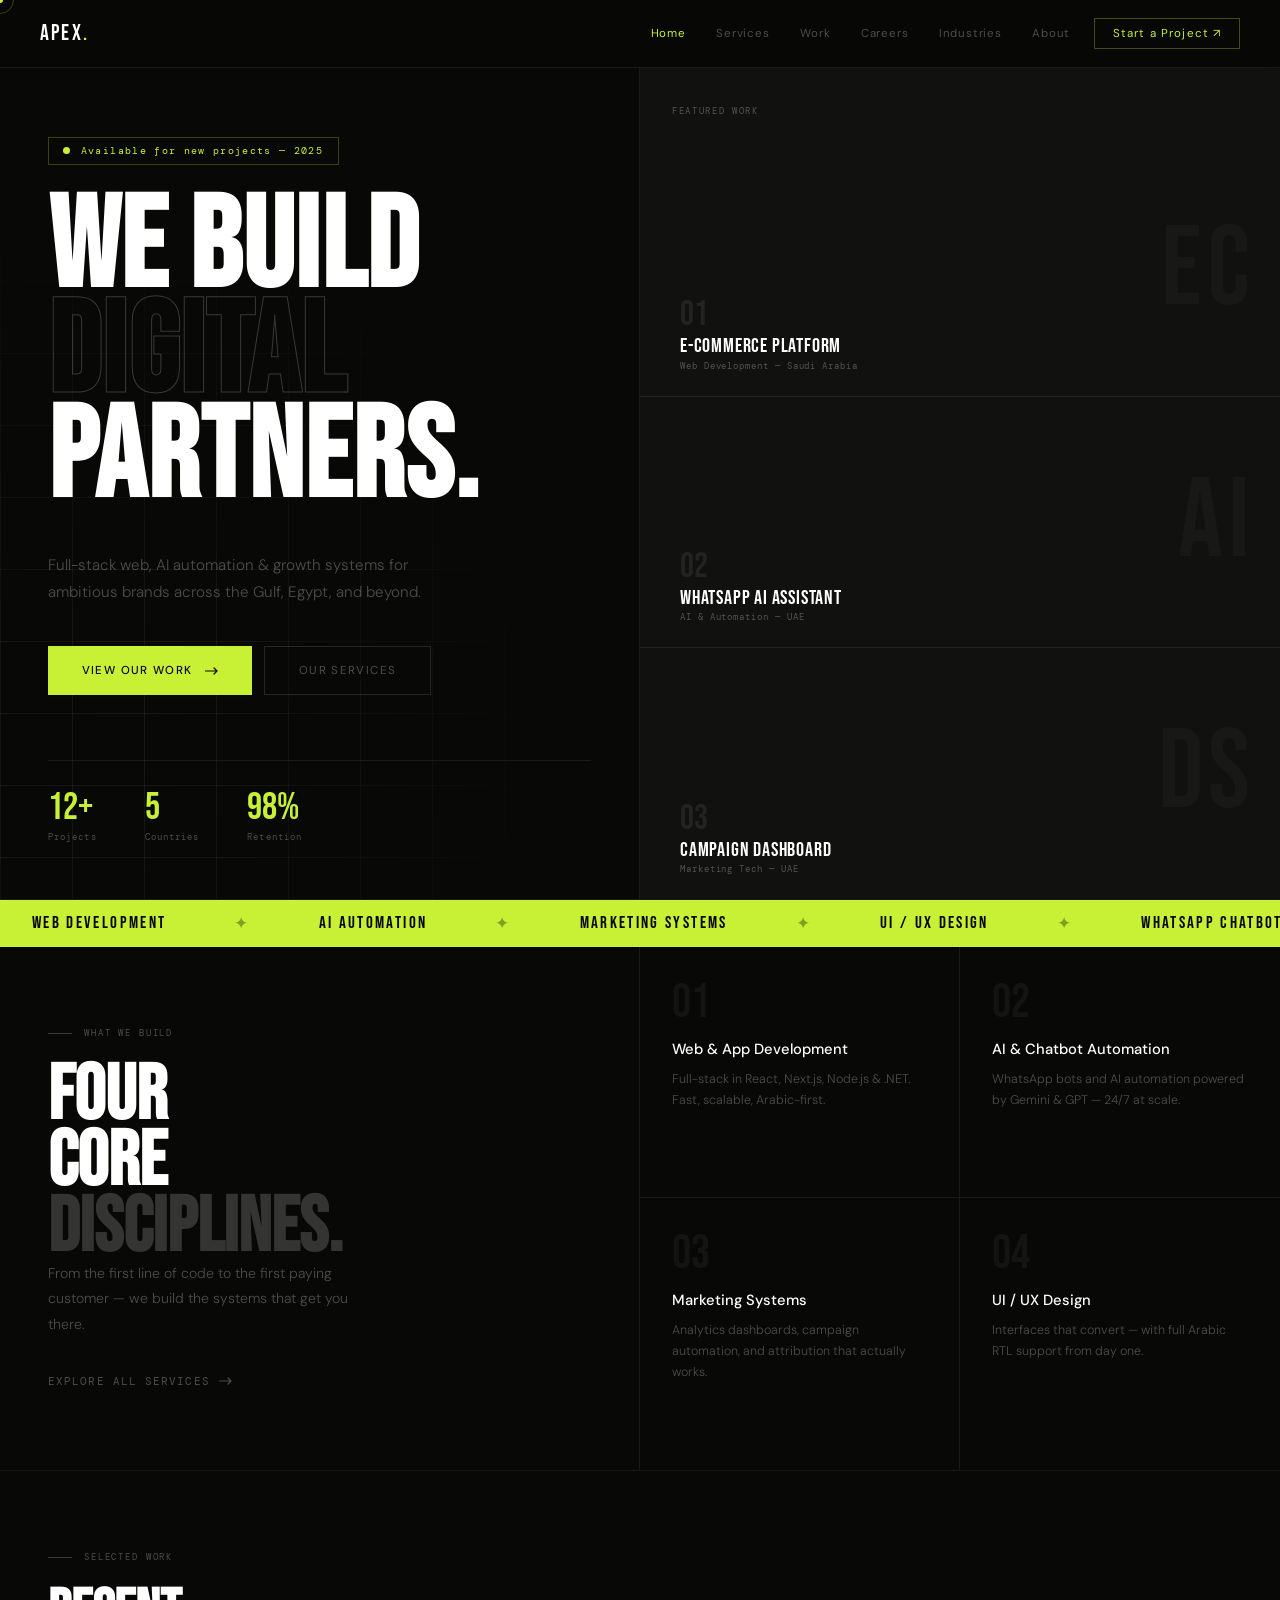
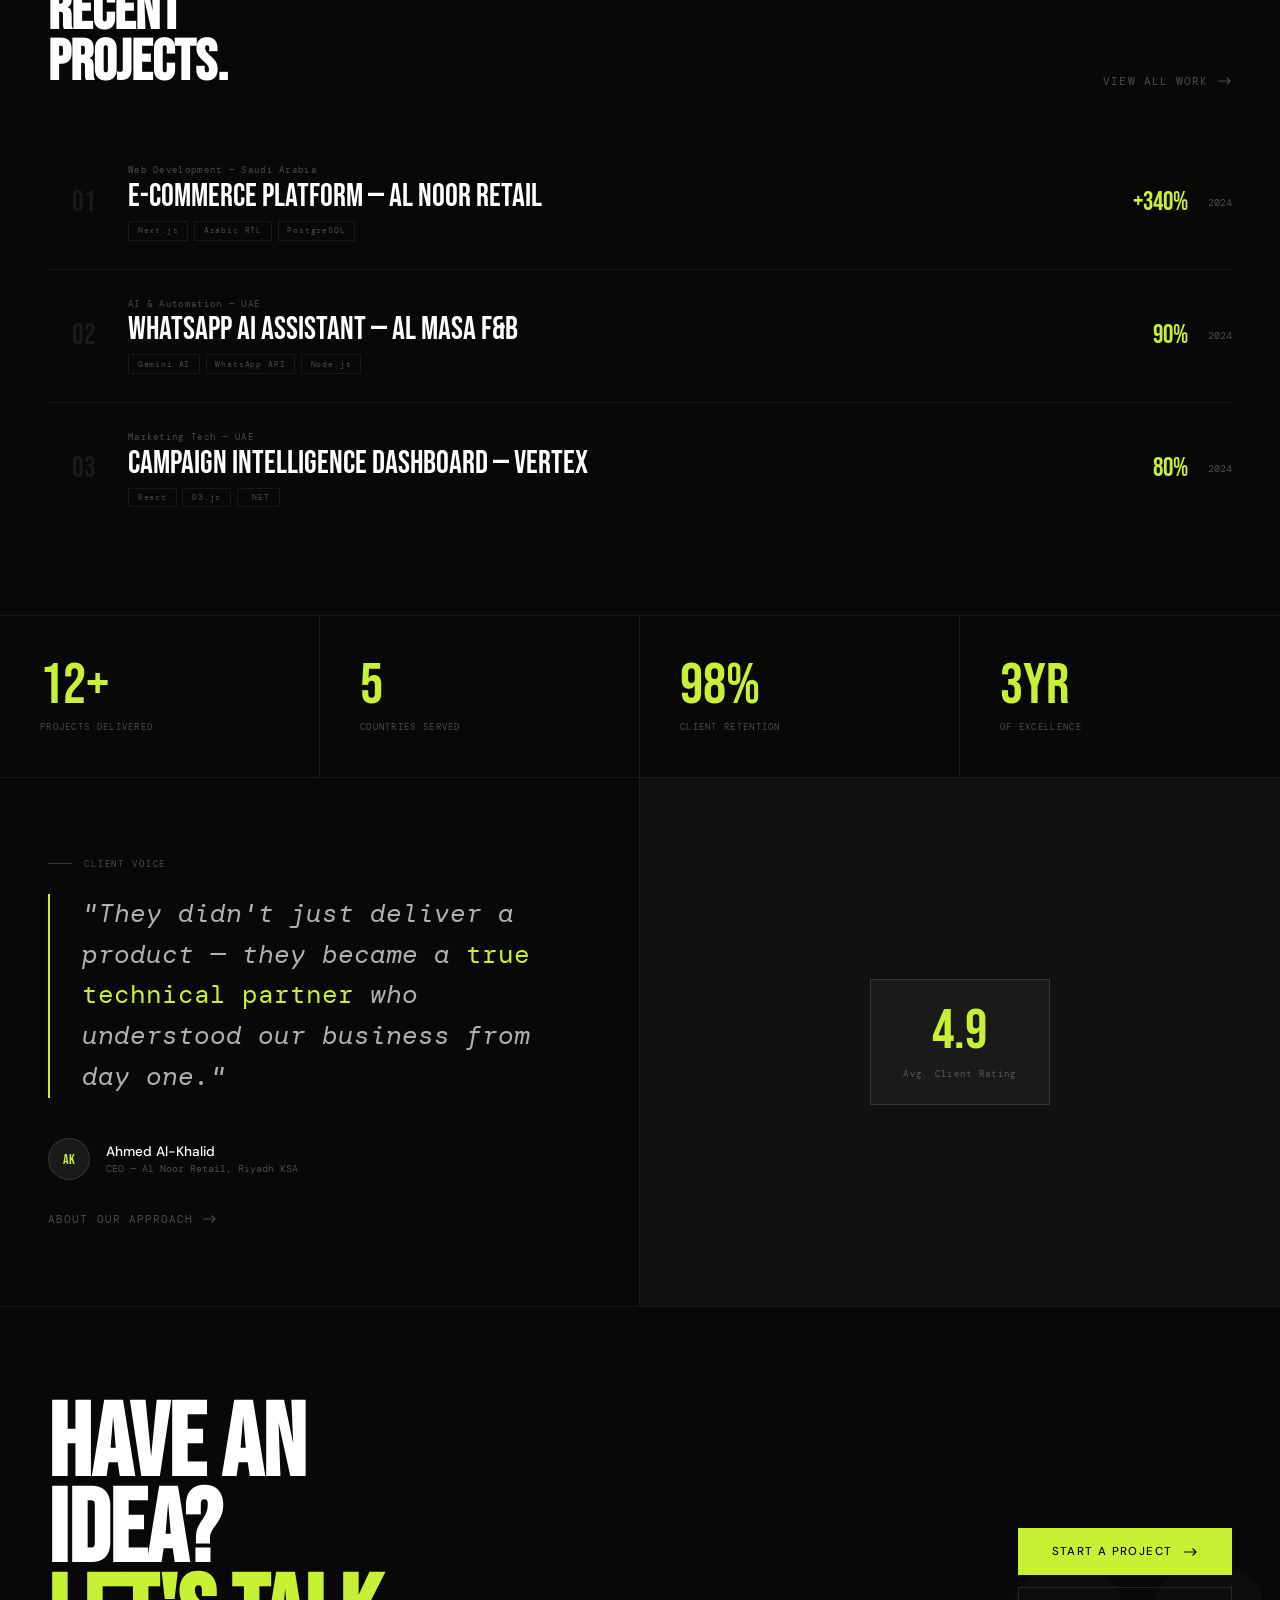
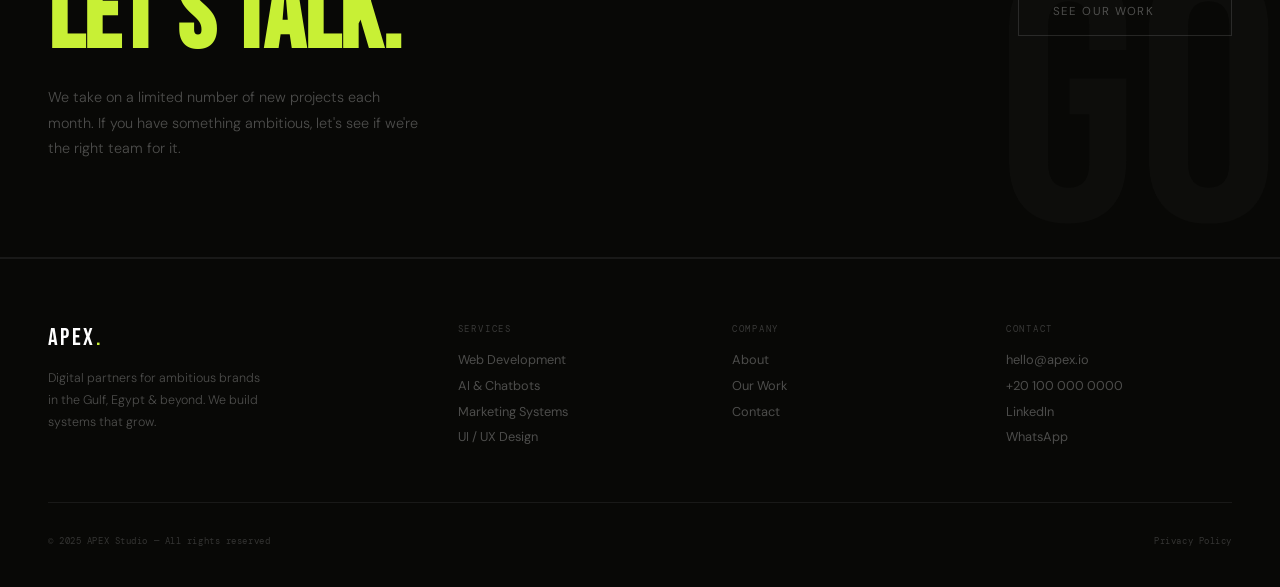
==== commit 87191033: "feat: Add "Industries" navigation link to all pages and update active link styling." ====
--- a/index.html
+++ b/index.html
@@ -327,6 +327,7 @@
     <a href="services.html">Services</a>
     <a href="work.html">Work</a>
     <a href="careers.html">Careers</a>
+    <a href="industries.html">Industries</a>
     <a href="about.html">About</a>
     <a href="contact.html" class="nav-cta">Start a Project ↗</a>
 
